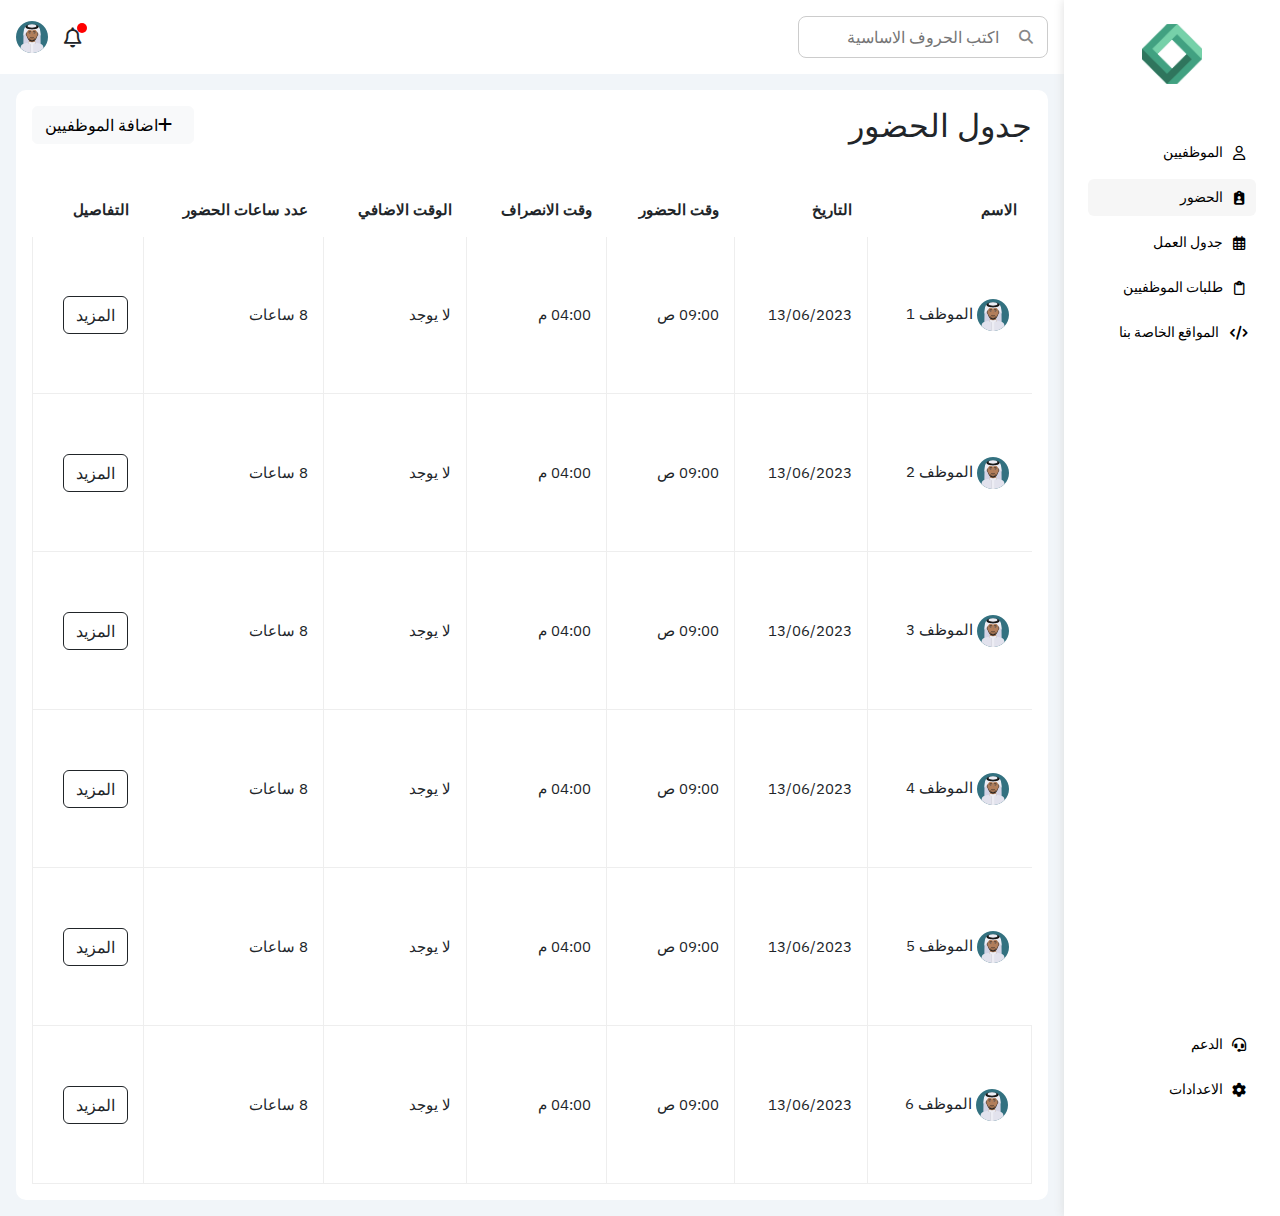
==== attendance.html @ 608809c3 "update" ====
<!DOCTYPE html>
<html lang="en" dir="rtl">

<head>
    <meta charset="UTF-8">
    <meta name="viewport" content="width=device-width, initial-scale=1.0">
    <link rel="shortcut icon" type="image/x-icon" href="images/logo.png">
    <title>داشبورد شركة الرخام</title>
    <!-- external file css -->
    <link rel="stylesheet" href="css/all.min.css">
    <link rel="stylesheet" href="css/bootstrap.min.css">
    <link rel="stylesheet" href="css/style.css">
    <link rel="stylesheet" href="css/arabic/style-ar.css">
    <!-- google fonts -->
    <link rel="preconnect" href="https://fonts.googleapis.com">
    <link rel="preconnect" href="https://fonts.gstatic.com" crossorigin>
    <link href="https://fonts.googleapis.com/css2?family=IBM+Plex+Sans:wght@300;400;500;600;700&display=swap"
        rel="stylesheet">
</head>

<body>
    <div class="page d-flex">
        <div class="sidebar bg-white p-4">
            <div class="images d-flex justify-content-center ">
                <img class="img-fluid mt-lg-0 mt-2" src="images/logo.png" alt="">
            </div>
            <ul class="p-0 sidebar-nav">
                <li>
                    <a class=" d-flex align-items-center text-black p-2 mb-2" href="index.html">
                        <i class="fa-regular fa-user fa-fw"></i>
                        <span class="me-2">الموظفيين</span>
                    </a>
                </li>
                <li>
                    <a class=" active d-flex align-items-center text-black p-2 mb-2" href="attendance.html">
                        <i class="fa-solid fa-clipboard-user fa-fw"></i>
                        <span class="me-2">الحضور</span>
                    </a>
                </li>
                <li>
                    <a class=" d-flex align-items-center text-black p-2 mb-2" href="shift-schedular.html">
                        <i class="fa-regular fa-calendar-days fa-fw"></i>
                        <span class="me-2">جدول العمل</span>
                    </a>
                </li>
                <li>
                    <a class=" d-flex align-items-center text-black p-2 mb-2" href="index.html">
                        <i class="fa-regular fa-clipboard fa-fw"></i>
                        <span class="me-2">طلبات الموظفيين</span>
                    </a>
                </li>
                <li>
                    <a class=" d-flex align-items-center text-black p-2 mb-2" href="index.html">
                        <i class="fa-solid fa-code fa-fw ms-sm-1"></i>
                        <span class="me-2">المواقع الخاصة بنا</span>
                    </a>
                </li>
            </ul>
            <ul class="p-0 sidebar-footer mb-5">
                <li>
                    <a class="d-flex align-items-center text-black p-2 mb-2" href="index.html">
                        <i class="fa-solid fa-headset fa-fw"></i>
                        <span class="me-2">الدعم</span>
                    </a>
                </li>

                <li>
                    <a class="d-flex align-items-center text-black p-2 mb-2" href="index.html">
                        <i class="fa-solid fa-gear fa-fw"></i>
                        <span class="me-2">الاعدادات</span>
                    </a>
                </li>
            </ul>
        </div>
        <div class="content w-100">
            <!-- start Head -->
            <div class="head bg-white p-3 d-flex justify-content-between align-items-center">
                <div class="search">
                    <i class="fa-solid fa-magnifying-glass"></i>
                    <input class="p-2 pe-5 rounded-3 ms-1" type="search" placeholder="اكتب الحروف الاساسية">                </div>
                <div class="icons d-flex align-items-center">
                    <span class="notification">
                        <i class="fa-regular fa-bell fa-lg"></i>
                    </span>
                    <img class="me-3" src="images/arab.png" alt="">
                </div>
            </div>
            <!-- end Head -->

            <!-- start employees table -->
            <div class="employees p-3 bg-white m-3">
                <div class="head-tabe d-flex align-items-center justify-content-between mb-4">
                    <h2 class="mt-0 mb-3">جدول الحضور</h2>
                    <button class="btn btn-light  d-flex align-items-center justify-content-center mb-3"><i class="fa-solid fa-plus me-2"></i><span>اضافة الموظفيين</span>  </button>
                </div>
                <div class="responsive-table">
                    <table class="w-100">
                        <thead>
                            <tr>
                                <td>الاسم</td>
                                <td>التاريخ</td>
                                <td>وقت الحضور</td>
                                <td>وقت الانصراف</td>
                                <td>الوقت الاضافي</td>
                                <td>عدد ساعات الحضور</td>
                                <td>التفاصيل</td>
                            </tr>
                        </thead>
                        <tbody>
                            <tr>
                                <td><img class="me-2" src="/images/arab.png" alt=""> الموظف 1</td>
                                <td>13/06/2023</td>
                                <td>09:00 ص</td>
                                <td>04:00 م</td>
                                <td >لا يوجد</td>
                                <td>8 ساعات</td>
                                <td><button class="btn btn-outline-dark">المزيد</button></td>
                            </tr>
                            <tr>
                                <td><img class="me-2" src="/images/arab.png" alt=""> الموظف 2</td>
                                <td>13/06/2023</td>
                                <td>09:00 ص</td>
                                <td>04:00 م</td>
                                <td >لا يوجد</td>
                                <td>8 ساعات</td>
                                <td><button class="btn btn-outline-dark">المزيد</button></td>
                            </tr>
                            <tr>
                                <td><img class="me-2" src="/images/arab.png" alt=""> الموظف 3</td>
                                <td>13/06/2023</td>
                                <td>09:00 ص</td>
                                <td>04:00 م</td>
                                <td >لا يوجد</td>
                                <td>8 ساعات</td>
                                <td><button class="btn btn-outline-dark">المزيد</button></td>
                            </tr>
                            <tr>
                                <td><img class="me-2" src="/images/arab.png" alt=""> الموظف 4</td>
                                <td>13/06/2023</td>
                                <td>09:00 ص</td>
                                <td>04:00 م</td>
                                <td >لا يوجد</td>
                                <td>8 ساعات</td>
                                <td><button class="btn btn-outline-dark">المزيد</button></td>
                            </tr>
                            <tr>
                                <td><img class="me-2" src="/images/arab.png" alt=""> الموظف 5</td>
                                <td>13/06/2023</td>
                                <td>09:00 ص</td>
                                <td>04:00 م</td>
                                <td >لا يوجد</td>
                                <td>8 ساعات</td>
                                <td><button class="btn btn-outline-dark">المزيد</button></td>
                            </tr>
                            <tr>
                                <td><img class="me-2" src="/images/arab.png" alt=""> الموظف 6</td>
                                <td>13/06/2023</td>
                                <td>09:00 ص</td>
                                <td>04:00 م</td>
                                <td >لا يوجد</td>
                                <td>8 ساعات</td>
                                <td><button class="btn btn-outline-dark">المزيد</button></td>
                            </tr>
                        </tbody>
                    </table>
                </div>
            </div>
            <!-- end employees table -->
        </div>


    </div>
    <!-- external file js -->
    <script src="js/bootstrap.bundle.min.js"></script>
    <script src="js/main.js"></script>
</body>

</html>
---- css/style.css ----
* {
  -webkit-box-sizing: border-box;
          box-sizing: border-box;
  list-style: none;
}

a {
  text-decoration: none;
}

body {
  margin: 0;
  font-family: "IBM Plex Sans", sans-serif;
}

.page {
  background-color: #f1f5f9;
  min-height: 100vh;
}

::-webkit-scrollbar {
  width: 10px;
}

::-webkit-scrollbar-track {
  background-color: white;
}

::-webkit-scrollbar-thumb {
  background-color: #49A887;
  border-radius: 10px;
}

.content {
  overflow: hidden;
}
.content .head .search {
  position: relative;
}
.content .head .search i {
  position: absolute;
  top: 50%;
  left: 15px;
  -webkit-transform: translateY(-50%);
          transform: translateY(-50%);
  color: #888;
  font-size: 14px;
}
.content .head .search input {
  border: 1px solid #ccc;
  width: 250px;
  -webkit-transition: width 0.3s;
  transition: width 0.3s;
}
.content .head .search input:focus {
  outline-color: #ddd;
  width: 550px;
}
.content .head .search input:focus::-webkit-input-placeholder {
  opacity: 0;
}
.content .head .search input:focus::-moz-placeholder {
  opacity: 0;
}
.content .head .search input:focus:-ms-input-placeholder {
  opacity: 0;
}
.content .head .search input:focus::-ms-input-placeholder {
  opacity: 0;
}
.content .head .search input:focus::placeholder {
  opacity: 0;
}
.content .head .icons .notification {
  position: relative;
}
.content .head .icons .notification::before {
  content: "";
  position: absolute;
  width: 10px;
  height: 10px;
  background-color: red;
  border-radius: 50%;
  right: -5px;
  top: -2px;
}
.content .head .icons img {
  width: 32px;
  height: 32px;
}
.content .employees {
  border-radius: 10px;
}
.content .employees .responsive-table {
  overflow-x: auto;
}
.content .employees .responsive-table table {
  font-size: 15px;
  min-height: 1000px;
  border-spacing: 0;
}
.content .employees .responsive-table table thead td {
  font-weight: bold;
}
.content .employees .responsive-table table td {
  padding: 15px;
}
.content .employees .responsive-table table tbody tr:last-child {
  border-right: 1px solid #eee;
  cursor: pointer;
}
.content .employees .responsive-table table tbody tr:hover td {
  background-color: #faf7f7;
}
.content .employees .responsive-table table tbody tr td {
  -webkit-transition: 0.3s;
  transition: 0.3s;
  border-bottom: 1px solid #eee;
  border-left: 1px solid #eee;
}
.content .employees .responsive-table table tbody tr td label {
  padding: 8px;
  background-color: green;
  color: white;
  border-radius: 6px;
}
.content .employees .responsive-table table tbody tr td i {
  cursor: pointer;
}

@media (max-width: 767px) {
  .content .head .search input {
    width: 165px !important;
  }
  .content .head .search input:focus {
    width: 200px !important;
  }
  .content .employees .head-tabe button {
    width: 100px !important;
    font-size: 12px !important;
    padding: 10px;
  }
  .content .employees .head-tabe button span {
    display: none;
  }
}
@media (max-width: 991px) {
  .content .head .search input {
    width: 165px;
  }
  .content .head .search input:focus {
    width: 400px;
  }
}
.sidebar {
  position: relative;
  width: 250px;
  -webkit-box-shadow: 0 0 10px #ddd;
          box-shadow: 0 0 10px #ddd;
}
.sidebar .images > img {
  width: 60px;
  margin-bottom: 50px;
}
.sidebar .sidebar-nav {
  height: 75%;
}
.sidebar ul > li {
  font-size: 14px;
}
.sidebar ul > li > .active {
  background-color: #f6f6f6;
  font-size: 14px;
  border-radius: 6px;
}
.sidebar ul > li a {
  -webkit-transition: 0.3s;
  transition: 0.3s;
}
.sidebar ul > li a:hover {
  background-color: #f6f6f6;
  border-radius: 6px;
}
.sidebar ul > li a span {
  font-size: 14px;
}

@media (max-width: 767px) {
  .sidebar {
    width: 65px !important;
    padding: 10px !important;
  }
  .sidebar .images > img {
    width: 40px !important;
    margin-bottom: 50px;
  }
  .sidebar ul a {
    -webkit-box-pack: center;
        -ms-flex-pack: center;
            justify-content: center;
  }
  .sidebar ul a span {
    display: none;
  }
}
@media (max-width: 991px) {
  .sidebar ul a span {
    font-size: 13px !important;
  }
}
---- css/arabic/style-ar.css ----
* {
  -webkit-box-sizing: border-box;
          box-sizing: border-box;
  list-style: none;
}

a {
  text-decoration: none;
}

body {
  margin: 0;
  font-family: "IBM Plex Sans", sans-serif;
}

.page {
  background-color: #f1f5f9;
  min-height: 100vh;
}

::-webkit-scrollbar {
  width: 10px;
}

::-webkit-scrollbar-track {
  background-color: white;
}

::-webkit-scrollbar-thumb {
  background-color: #49a887;
  border-radius: 10px;
}

.sidebar {
  position: relative;
  width: 250px;
  -webkit-box-shadow: 0 0 10px #ddd;
          box-shadow: 0 0 10px #ddd;
}
.sidebar .images > img {
  width: 60px;
  margin-bottom: 50px;
}
.sidebar .sidebar-nav {
  height: 75%;
}
.sidebar ul > li {
  font-size: 14px;
}
.sidebar ul > li > .active {
  background-color: #f6f6f6;
  font-size: 14px;
  border-radius: 6px;
}
.sidebar ul > li a {
  -webkit-transition: 0.3s;
  transition: 0.3s;
}
.sidebar ul > li a:hover {
  background-color: #f6f6f6;
  border-radius: 6px;
}
.sidebar ul > li a span {
  font-size: 14px;
}

@media (max-width: 767px) {
  .sidebar {
    width: 65px !important;
    padding: 10px !important;
  }
  .sidebar .images > img {
    width: 40px !important;
    margin-bottom: 50px;
  }
  .sidebar ul a {
    -webkit-box-pack: center;
        -ms-flex-pack: center;
            justify-content: center;
  }
  .sidebar ul a span {
    display: none !important;
  }
}
@media (max-width: 991px) {
  .sidebar ul a span {
    font-size: 13px !important;
  }
}
.content {
  overflow: hidden;
}
.content .head .search {
  position: relative;
}
.content .head .search i {
  position: absolute;
  top: 50%;
  right: 15px;
  -webkit-transform: translateY(-50%);
          transform: translateY(-50%);
  color: #888;
  font-size: 14px;
}
.content .head .search input {
  border: 1px solid #ccc;
  width: 250px;
  -webkit-transition: width 0.3s;
  transition: width 0.3s;
}
.content .head .search input:focus {
  outline-color: #ddd;
  width: 550px;
}
.content .head .search input:focus::-webkit-input-placeholder {
  opacity: 0;
}
.content .head .search input:focus::-moz-placeholder {
  opacity: 0;
}
.content .head .search input:focus:-ms-input-placeholder {
  opacity: 0;
}
.content .head .search input:focus::-ms-input-placeholder {
  opacity: 0;
}
.content .head .search input:focus::placeholder {
  opacity: 0;
}
.content .head .icons .notification {
  position: relative;
}
.content .head .icons .notification::before {
  content: "";
  position: absolute;
  width: 10px;
  height: 10px;
  background-color: red;
  border-radius: 50%;
  right: -5px;
  top: -2px;
}
.content .head .icons img {
  width: 32px;
  height: 32px;
}
.content .employees {
  border-radius: 10px;
}
.content .employees .responsive-table {
  overflow-x: auto;
}
.content .employees .responsive-table table {
  font-size: 15px;
  min-width: 1000px;
  border-spacing: 0;
}
.content .employees .responsive-table table thead td {
  font-weight: bold;
}
.content .employees .responsive-table table td {
  padding: 15px;
}
.content .employees .responsive-table table tbody tr:last-child {
  border-right: 1px solid #eee;
  cursor: pointer;
}
.content .employees .responsive-table table tbody tr:hover td {
  background-color: #faf7f7;
}
.content .employees .responsive-table table tbody tr td {
  -webkit-transition: 0.3s;
  transition: 0.3s;
  border-bottom: 1px solid #eee;
  border-left: 1px solid #eee;
}
.content .employees .responsive-table table tbody tr td label {
  padding: 8px;
  background-color: green;
  color: white;
  border-radius: 6px;
}
.content .employees .responsive-table table tbody tr td i {
  cursor: pointer;
}

@media (max-width: 767px) {
  .content .head .search input {
    width: 165px !important;
  }
  .content .head .search input:focus {
    width: 200px !important;
  }
  .content .employees .head-tabe button {
    width: 100px !important;
    font-size: 12px !important;
    padding: 10px;
  }
  .content .employees .head-tabe button span {
    display: none;
  }
}
@media (max-width: 991px) {
  .content .head .search input {
    width: 165px;
  }
  .content .head .search input:focus {
    width: 400px;
  }
}
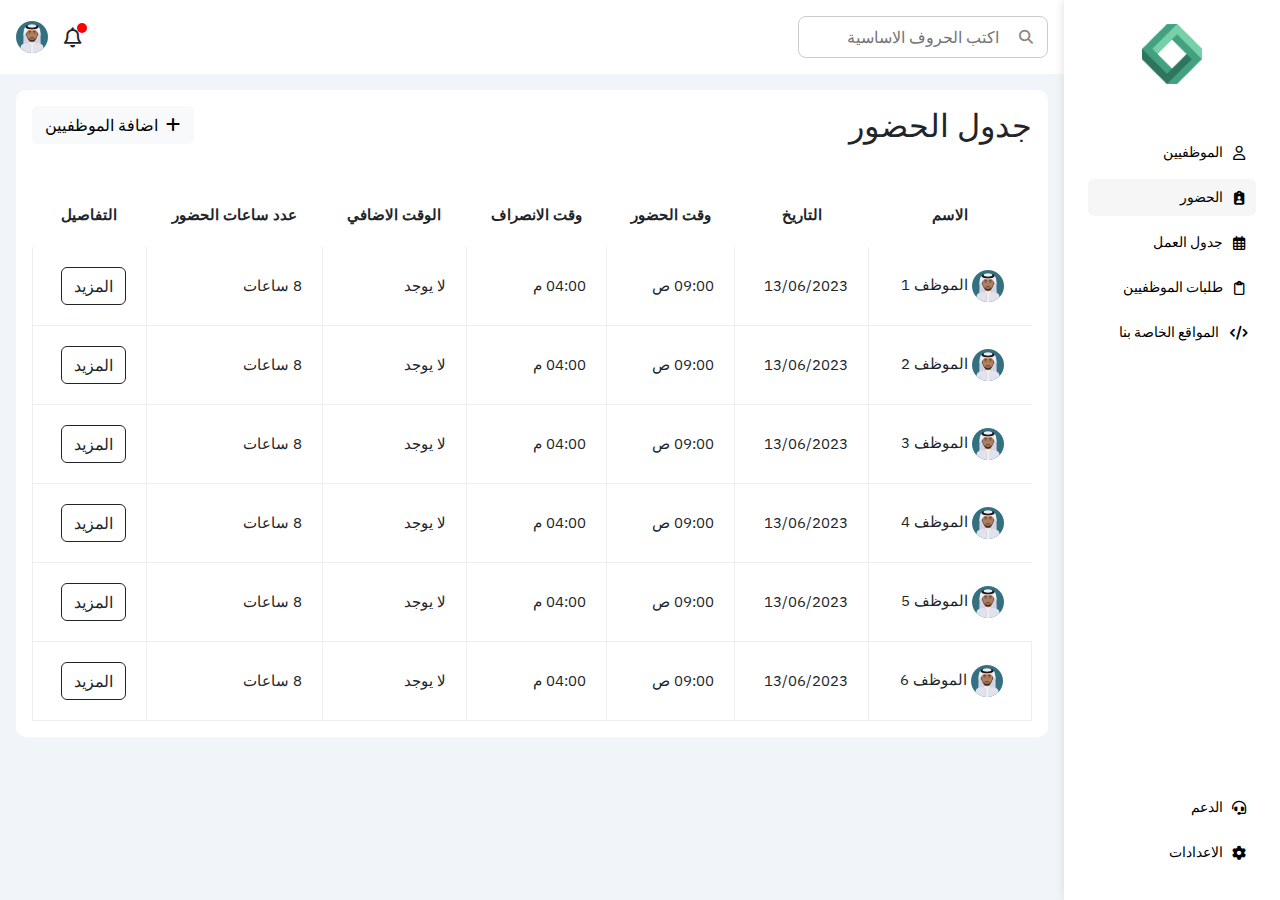
==== commit ad34c1b1: "update" ====
--- a/attendance.html
+++ b/attendance.html
@@ -91,7 +91,7 @@
             <div class="employees p-3 bg-white m-3">
                 <div class="head-tabe d-flex align-items-center justify-content-between mb-4">
                     <h2 class="mt-0 mb-3">جدول الحضور</h2>
-                    <button class="btn btn-light  d-flex align-items-center justify-content-center mb-3"><i class="fa-solid fa-plus me-2"></i><span>اضافة الموظفيين</span>  </button>
+                    <button class="btn btn-light  d-flex align-items-center justify-content-center mb-3"><i class="fa-solid fa-plus ms-lg-2 ms-md-2 ms-0"></i><span>اضافة الموظفيين</span>  </button>
                 </div>
                 <div class="responsive-table">
                     <table class="w-100">
--- a/css/style.css
+++ b/css/style.css
@@ -96,11 +96,12 @@
 }
 .content .employees .responsive-table table {
   font-size: 15px;
-  min-height: 1000px;
+  min-width: 1000px;
   border-spacing: 0;
 }
 .content .employees .responsive-table table thead td {
   font-weight: bold;
+  text-align: center;
 }
 .content .employees .responsive-table table td {
   padding: 15px;
@@ -124,9 +125,6 @@
   color: white;
   border-radius: 6px;
 }
-.content .employees .responsive-table table tbody tr td i {
-  cursor: pointer;
-}
 
 @media (max-width: 767px) {
   .content .head .search input {
@@ -136,9 +134,8 @@
     width: 200px !important;
   }
   .content .employees .head-tabe button {
-    width: 100px !important;
-    font-size: 12px !important;
-    padding: 10px;
+    width: 60px !important;
+    padding: 8px;
   }
   .content .employees .head-tabe button span {
     display: none;
--- a/css/arabic/style-ar.css
+++ b/css/arabic/style-ar.css
@@ -157,13 +157,13 @@
 }
 .content .employees .responsive-table table thead td {
   font-weight: bold;
+  text-align: center;
 }
 .content .employees .responsive-table table td {
-  padding: 15px;
+  padding: 20px;
 }
 .content .employees .responsive-table table tbody tr:last-child {
   border-right: 1px solid #eee;
-  cursor: pointer;
 }
 .content .employees .responsive-table table tbody tr:hover td {
   background-color: #faf7f7;
@@ -180,8 +180,17 @@
   color: white;
   border-radius: 6px;
 }
-.content .employees .responsive-table table tbody tr td i {
-  cursor: pointer;
+.content .employees .responsive-table table tbody tr td .shift {
+  width: 100%;
+  height: 100%;
+  padding: 15px;
+  background-color: #eee;
+  border-right: 6px solid #49a887;
+  color: black;
+}
+.content .employees .responsive-table table tbody tr td .close {
+  background-color: #eee;
+  border-right: 6px solid #d35630;
 }
 
 @media (max-width: 767px) {
@@ -192,9 +201,8 @@
     width: 200px !important;
   }
   .content .employees .head-tabe button {
-    width: 100px !important;
-    font-size: 12px !important;
-    padding: 10px;
+    width: 60px !important;
+    padding: 8px;
   }
   .content .employees .head-tabe button span {
     display: none;
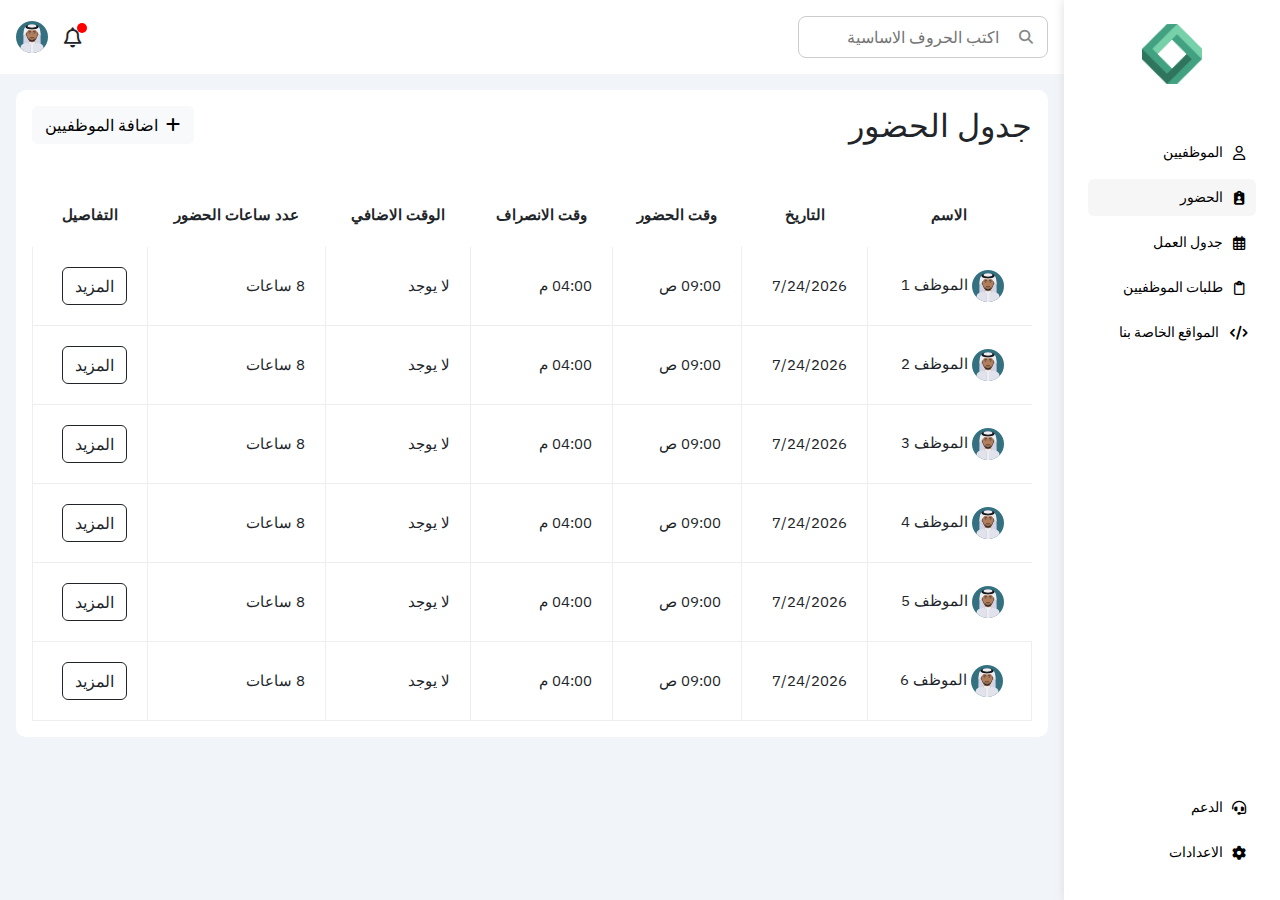
==== commit 57930eaa: "update" ====
--- a/attendance.html
+++ b/attendance.html
@@ -109,7 +109,7 @@
                         <tbody>
                             <tr>
                                 <td><img class="me-2" src="/images/arab.png" alt=""> الموظف 1</td>
-                                <td>13/06/2023</td>
+                                <td class="date"></td>
                                 <td>09:00 ص</td>
                                 <td>04:00 م</td>
                                 <td >لا يوجد</td>
@@ -118,7 +118,7 @@
                             </tr>
                             <tr>
                                 <td><img class="me-2" src="/images/arab.png" alt=""> الموظف 2</td>
-                                <td>13/06/2023</td>
+                                <td class="date"></td>
                                 <td>09:00 ص</td>
                                 <td>04:00 م</td>
                                 <td >لا يوجد</td>
@@ -127,7 +127,7 @@
                             </tr>
                             <tr>
                                 <td><img class="me-2" src="/images/arab.png" alt=""> الموظف 3</td>
-                                <td>13/06/2023</td>
+                                <td class="date"></td>
                                 <td>09:00 ص</td>
                                 <td>04:00 م</td>
                                 <td >لا يوجد</td>
@@ -136,7 +136,7 @@
                             </tr>
                             <tr>
                                 <td><img class="me-2" src="/images/arab.png" alt=""> الموظف 4</td>
-                                <td>13/06/2023</td>
+                                <td class="date"></td>
                                 <td>09:00 ص</td>
                                 <td>04:00 م</td>
                                 <td >لا يوجد</td>
@@ -145,7 +145,7 @@
                             </tr>
                             <tr>
                                 <td><img class="me-2" src="/images/arab.png" alt=""> الموظف 5</td>
-                                <td>13/06/2023</td>
+                                <td class="date"></td>
                                 <td>09:00 ص</td>
                                 <td>04:00 م</td>
                                 <td >لا يوجد</td>
@@ -154,7 +154,7 @@
                             </tr>
                             <tr>
                                 <td><img class="me-2" src="/images/arab.png" alt=""> الموظف 6</td>
-                                <td>13/06/2023</td>
+                                <td class="date"></td>
                                 <td>09:00 ص</td>
                                 <td>04:00 م</td>
                                 <td >لا يوجد</td>
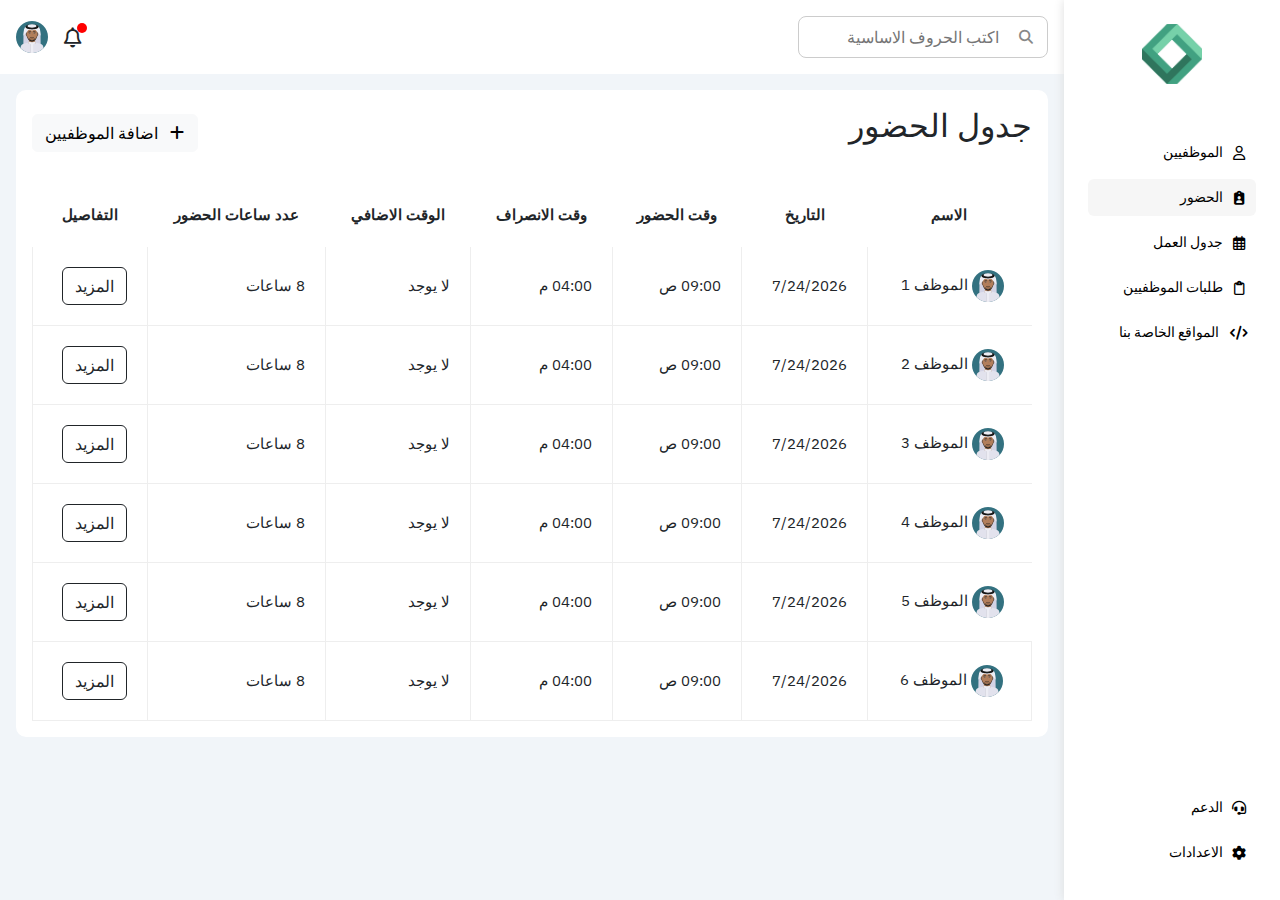
==== commit fa4233c1: "update" ====
--- a/attendance.html
+++ b/attendance.html
@@ -91,7 +91,31 @@
             <div class="employees p-3 bg-white m-3">
                 <div class="head-tabe d-flex align-items-center justify-content-between mb-4">
                     <h2 class="mt-0 mb-3">جدول الحضور</h2>
-                    <button class="btn btn-light  d-flex align-items-center justify-content-center mb-3"><i class="fa-solid fa-plus ms-lg-2 ms-md-2 ms-0"></i><span>اضافة الموظفيين</span>  </button>
+                   <!-- Button trigger modal -->
+                   <button type="button" class="btn btn-light" data-bs-toggle="modal"
+                   data-bs-target="#exampleModal">
+                   <i class="fa-solid fa-plus ms-lg-2 ms-md-2 ms-0"></i> اضافة الموظفيين
+               </button>
+               <!-- Modal -->
+               <div class="modal fade" id="exampleModal" tabindex="-1" aria-labelledby="exampleModalLabel"
+                   aria-hidden="true">
+                   <div class="modal-dialog">
+                       <div class="modal-content">
+                           <div class="modal-header">
+                               <h1 class="modal-title fs-5" id="exampleModalLabel"></h1>
+                               <button type="button" class="btn-close ms-0" data-bs-dismiss="modal"
+                                   aria-label="Close"></button>
+                           </div>
+                           <div class="modal-body d-flex align-items-center flex-wrap">
+                           </div>
+                           <div class="modal-footer">
+                               <button type="button" class="btn btn-secondary"
+                                   data-bs-dismiss="modal">اغلاق</button>
+                               <button type="button" class="btn btn-outline-dark">حفظ</button>
+                           </div>
+                       </div>
+                   </div>
+               </div>
                 </div>
                 <div class="responsive-table">
                     <table class="w-100">
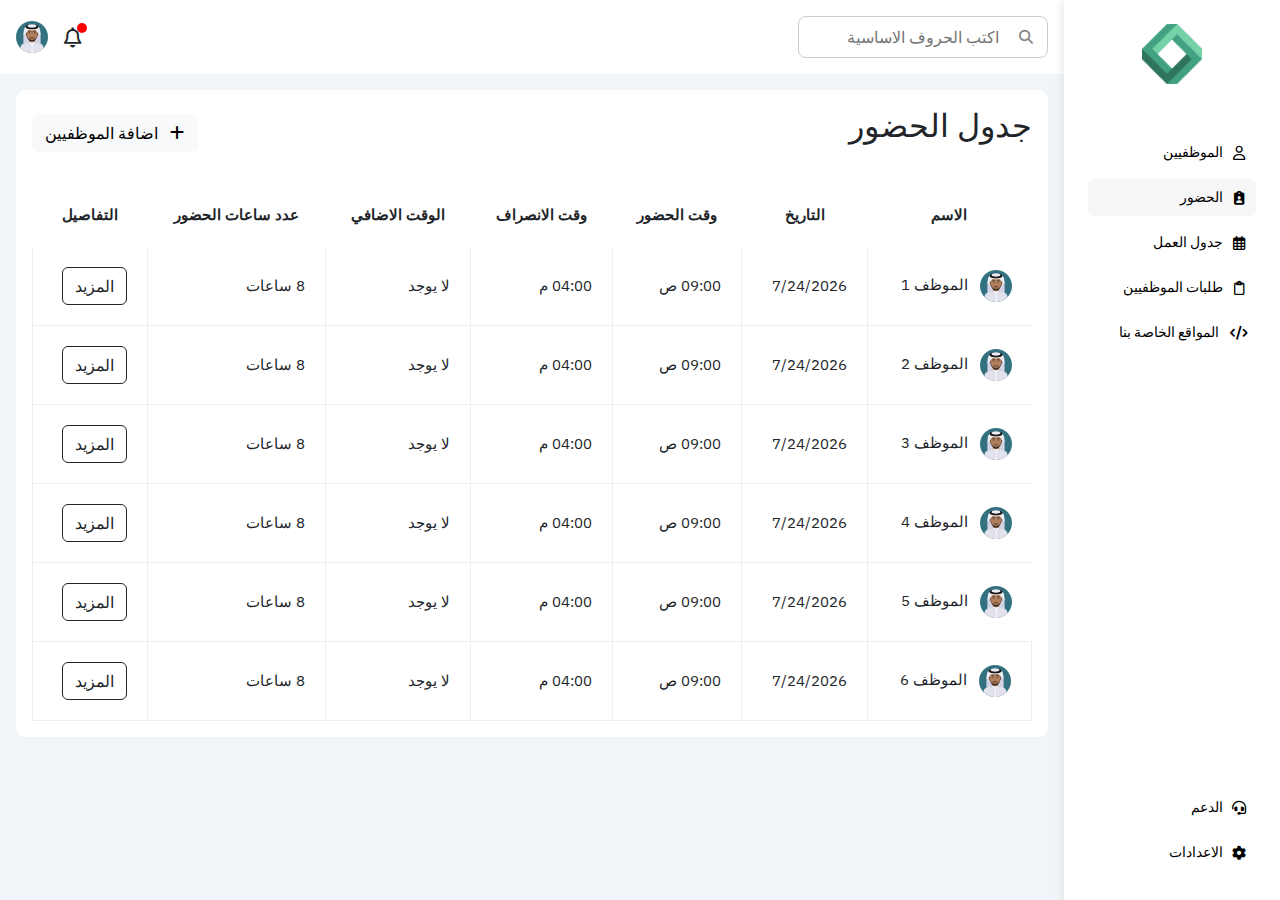
==== commit 7343f745: "new project" ====
--- a/attendance.html
+++ b/attendance.html
@@ -132,52 +132,52 @@
                         </thead>
                         <tbody>
                             <tr>
-                                <td><img class="me-2" src="/images/arab.png" alt=""> الموظف 1</td>
-                                <td class="date"></td>
-                                <td>09:00 ص</td>
-                                <td>04:00 م</td>
-                                <td >لا يوجد</td>
-                                <td>8 ساعات</td>
-                                <td><button class="btn btn-outline-dark">المزيد</button></td>
-                            </tr>
-                            <tr>
-                                <td><img class="me-2" src="/images/arab.png" alt=""> الموظف 2</td>
-                                <td class="date"></td>
-                                <td>09:00 ص</td>
-                                <td>04:00 م</td>
-                                <td >لا يوجد</td>
-                                <td>8 ساعات</td>
-                                <td><button class="btn btn-outline-dark">المزيد</button></td>
-                            </tr>
-                            <tr>
-                                <td><img class="me-2" src="/images/arab.png" alt=""> الموظف 3</td>
-                                <td class="date"></td>
-                                <td>09:00 ص</td>
-                                <td>04:00 م</td>
-                                <td >لا يوجد</td>
-                                <td>8 ساعات</td>
-                                <td><button class="btn btn-outline-dark">المزيد</button></td>
-                            </tr>
-                            <tr>
-                                <td><img class="me-2" src="/images/arab.png" alt=""> الموظف 4</td>
-                                <td class="date"></td>
-                                <td>09:00 ص</td>
-                                <td>04:00 م</td>
-                                <td >لا يوجد</td>
-                                <td>8 ساعات</td>
-                                <td><button class="btn btn-outline-dark">المزيد</button></td>
-                            </tr>
-                            <tr>
-                                <td><img class="me-2" src="/images/arab.png" alt=""> الموظف 5</td>
-                                <td class="date"></td>
-                                <td>09:00 ص</td>
-                                <td>04:00 م</td>
-                                <td >لا يوجد</td>
-                                <td>8 ساعات</td>
-                                <td><button class="btn btn-outline-dark">المزيد</button></td>
-                            </tr>
-                            <tr>
-                                <td><img class="me-2" src="/images/arab.png" alt=""> الموظف 6</td>
+                                <td><img class="ms-2" src="images/arab.png" alt=""> الموظف 1</td>
+                                <td class="date"></td>
+                                <td>09:00 ص</td>
+                                <td>04:00 م</td>
+                                <td >لا يوجد</td>
+                                <td>8 ساعات</td>
+                                <td><button class="btn btn-outline-dark">المزيد</button></td>
+                            </tr>
+                            <tr>
+                                <td><img class="ms-2" src="images/arab.png" alt=""> الموظف 2</td>
+                                <td class="date"></td>
+                                <td>09:00 ص</td>
+                                <td>04:00 م</td>
+                                <td >لا يوجد</td>
+                                <td>8 ساعات</td>
+                                <td><button class="btn btn-outline-dark">المزيد</button></td>
+                            </tr>
+                            <tr>
+                                <td><img class="ms-2" src="images/arab.png" alt=""> الموظف 3</td>
+                                <td class="date"></td>
+                                <td>09:00 ص</td>
+                                <td>04:00 م</td>
+                                <td >لا يوجد</td>
+                                <td>8 ساعات</td>
+                                <td><button class="btn btn-outline-dark">المزيد</button></td>
+                            </tr>
+                            <tr>
+                                <td><img class="ms-2" src="images/arab.png" alt=""> الموظف 4</td>
+                                <td class="date"></td>
+                                <td>09:00 ص</td>
+                                <td>04:00 م</td>
+                                <td >لا يوجد</td>
+                                <td>8 ساعات</td>
+                                <td><button class="btn btn-outline-dark">المزيد</button></td>
+                            </tr>
+                            <tr>
+                                <td><img class="ms-2" src="images/arab.png" alt=""> الموظف 5</td>
+                                <td class="date"></td>
+                                <td>09:00 ص</td>
+                                <td>04:00 م</td>
+                                <td >لا يوجد</td>
+                                <td>8 ساعات</td>
+                                <td><button class="btn btn-outline-dark">المزيد</button></td>
+                            </tr>
+                            <tr>
+                                <td><img class="ms-2" src="images/arab.png" alt=""> الموظف 6</td>
                                 <td class="date"></td>
                                 <td>09:00 ص</td>
                                 <td>04:00 م</td>
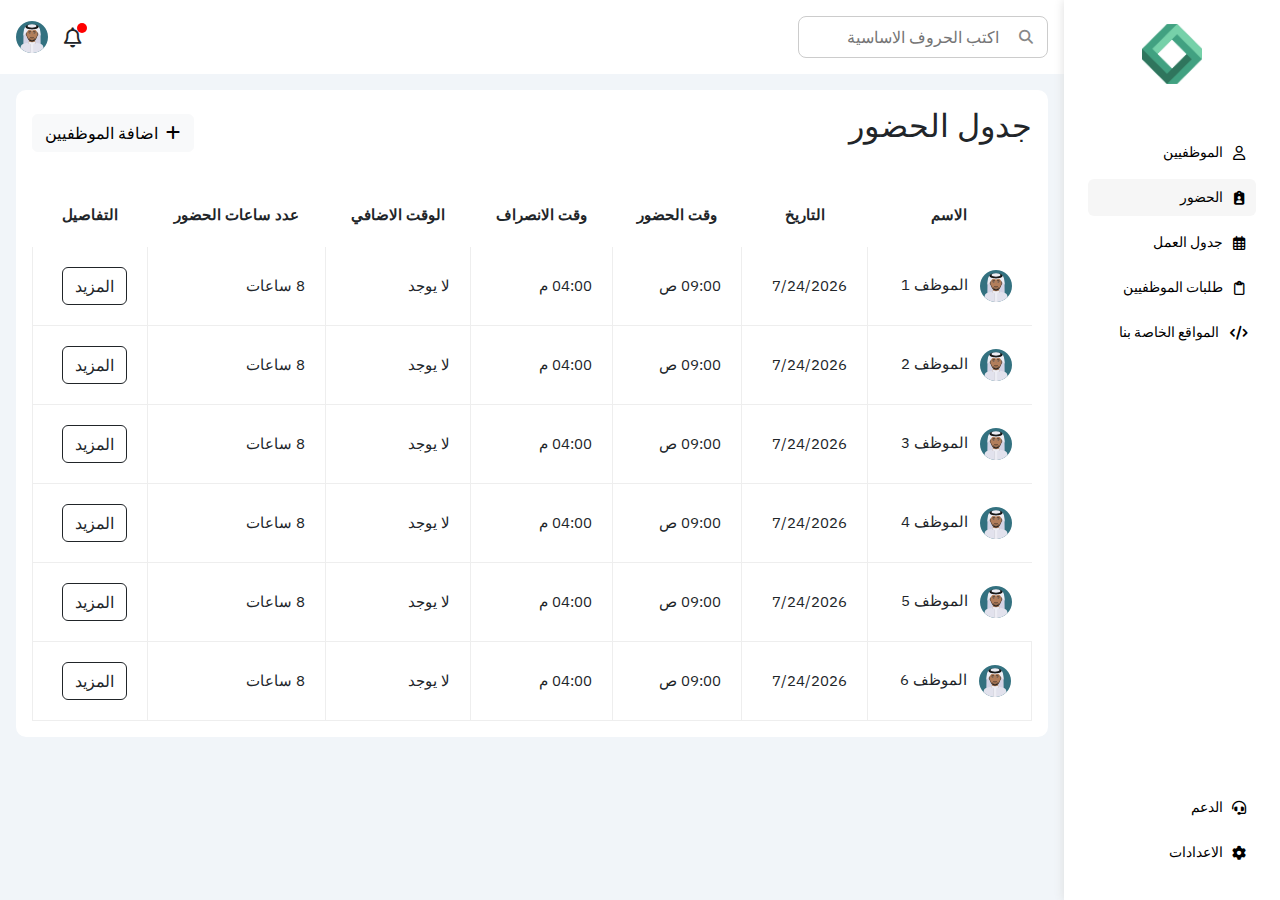
==== commit cdb0d3cf: "update" ====
--- a/attendance.html
+++ b/attendance.html
@@ -94,7 +94,7 @@
                    <!-- Button trigger modal -->
                    <button type="button" class="btn btn-light" data-bs-toggle="modal"
                    data-bs-target="#exampleModal">
-                   <i class="fa-solid fa-plus ms-lg-2 ms-md-2 ms-0"></i> اضافة الموظفيين
+                   <i class="fa-solid fa-plus ms-lg-2 ms-md-2 ms-0"></i><span>اضافة الموظفيين</span> 
                </button>
                <!-- Modal -->
                <div class="modal fade" id="exampleModal" tabindex="-1" aria-labelledby="exampleModalLabel"
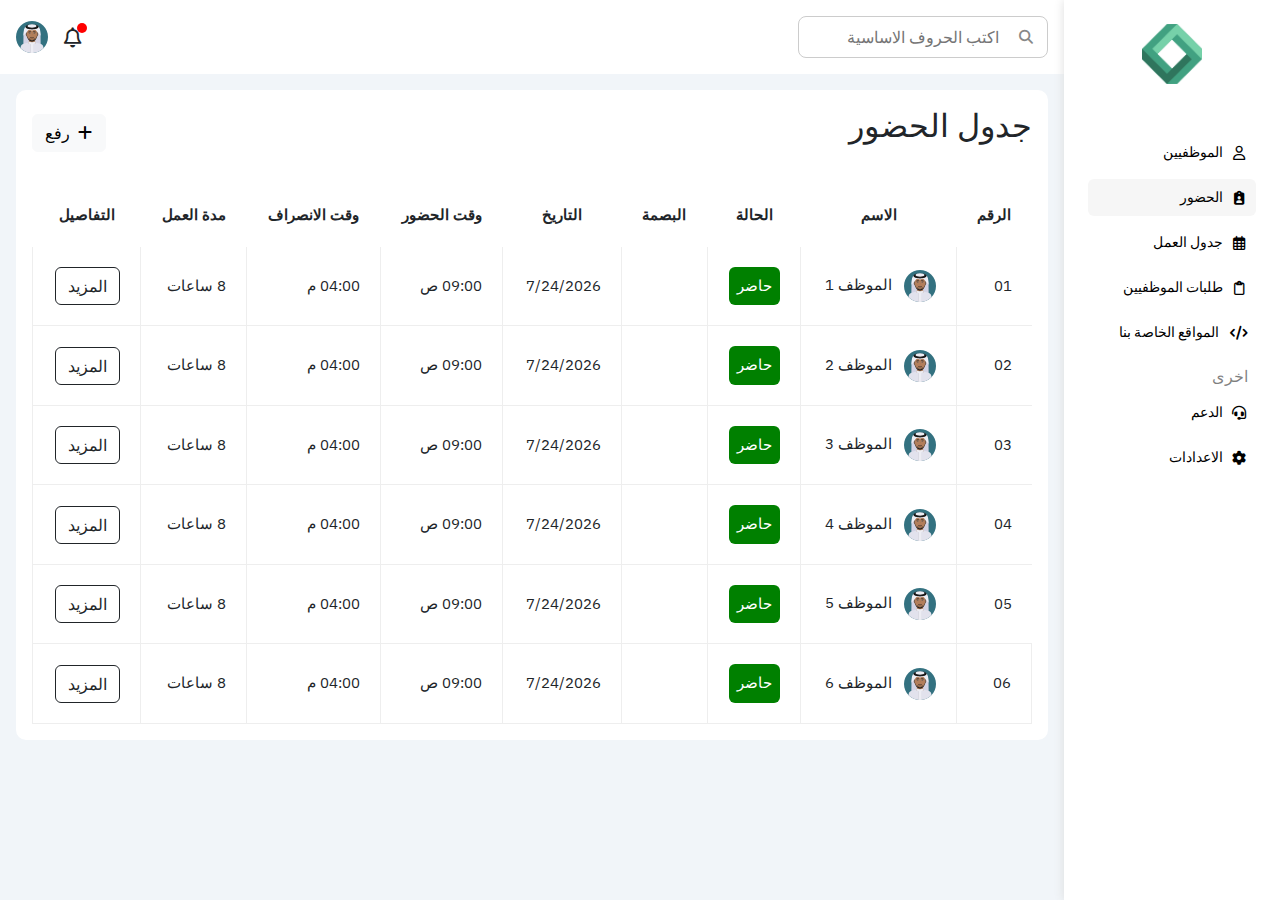
==== commit a089e18d: "update" ====
--- a/attendance.html
+++ b/attendance.html
@@ -55,22 +55,24 @@
                         <span class="me-2">المواقع الخاصة بنا</span>
                     </a>
                 </li>
+                <ul class="p-0 sidebar-footer mb-5">
+                    <h6 class="me-2 text-black-50 mt-3">اخرى</h6>
+                    <li>
+                        <a class="d-flex align-items-center text-black p-2 mb-2" href="index.html">
+                            <i class="fa-solid fa-headset fa-fw"></i>
+                            <span class="me-2">الدعم</span>
+                        </a>
+                    </li>
+    
+                    <li>
+                        <a class="d-flex align-items-center text-black p-2 mb-2" href="index.html">
+                            <i class="fa-solid fa-gear fa-fw"></i>
+                            <span class="me-2">الاعدادات</span>
+                        </a>
+                    </li>
+                </ul>
             </ul>
-            <ul class="p-0 sidebar-footer mb-5">
-                <li>
-                    <a class="d-flex align-items-center text-black p-2 mb-2" href="index.html">
-                        <i class="fa-solid fa-headset fa-fw"></i>
-                        <span class="me-2">الدعم</span>
-                    </a>
-                </li>
-
-                <li>
-                    <a class="d-flex align-items-center text-black p-2 mb-2" href="index.html">
-                        <i class="fa-solid fa-gear fa-fw"></i>
-                        <span class="me-2">الاعدادات</span>
-                    </a>
-                </li>
-            </ul>
+  
         </div>
         <div class="content w-100">
             <!-- start Head -->
@@ -94,7 +96,7 @@
                    <!-- Button trigger modal -->
                    <button type="button" class="btn btn-light" data-bs-toggle="modal"
                    data-bs-target="#exampleModal">
-                   <i class="fa-solid fa-plus ms-lg-2 ms-md-2 ms-0"></i><span>اضافة الموظفيين</span> 
+                   <i class="fa-solid fa-plus ms-lg-2 ms-md-2 ms-0"></i><span>رفع</span> 
                </button>
                <!-- Modal -->
                <div class="modal fade" id="exampleModal" tabindex="-1" aria-labelledby="exampleModalLabel"
@@ -121,67 +123,81 @@
                     <table class="w-100">
                         <thead>
                             <tr>
+                                <td>الرقم</td>
                                 <td>الاسم</td>
+                                <td>الحالة</td>
+                                <td>البصمة</td>
                                 <td>التاريخ</td>
                                 <td>وقت الحضور</td>
                                 <td>وقت الانصراف</td>
-                                <td>الوقت الاضافي</td>
-                                <td>عدد ساعات الحضور</td>
+                                <td>مدة العمل</td>
                                 <td>التفاصيل</td>
                             </tr>
                         </thead>
                         <tbody>
                             <tr>
+                                <td>01</td>
                                 <td><img class="ms-2" src="images/arab.png" alt=""> الموظف 1</td>
-                                <td class="date"></td>
-                                <td>09:00 ص</td>
-                                <td>04:00 م</td>
-                                <td >لا يوجد</td>
-                                <td>8 ساعات</td>
-                                <td><button class="btn btn-outline-dark">المزيد</button></td>
-                            </tr>
-                            <tr>
+                                <td><label for="">حاضر</label></td>
+                                <td></td>
+                                <td class="date"></td>
+                                <td>09:00 ص</td>
+                                <td>04:00 م</td>
+                                <td>8 ساعات</td>
+                                <td><button class="btn btn-outline-dark">المزيد</button></td>
+                            </tr>
+                            <tr>
+                                <td>02</td>
                                 <td><img class="ms-2" src="images/arab.png" alt=""> الموظف 2</td>
-                                <td class="date"></td>
-                                <td>09:00 ص</td>
-                                <td>04:00 م</td>
-                                <td >لا يوجد</td>
-                                <td>8 ساعات</td>
-                                <td><button class="btn btn-outline-dark">المزيد</button></td>
-                            </tr>
-                            <tr>
+                                <td><label for="">حاضر</label></td>
+                                <td></td>
+                                <td class="date"></td>
+                                <td>09:00 ص</td>
+                                <td>04:00 م</td>
+                                <td>8 ساعات</td>
+                                <td><button class="btn btn-outline-dark">المزيد</button></td>
+                            </tr>
+                            <tr>
+                                <td>03</td>
                                 <td><img class="ms-2" src="images/arab.png" alt=""> الموظف 3</td>
-                                <td class="date"></td>
-                                <td>09:00 ص</td>
-                                <td>04:00 م</td>
-                                <td >لا يوجد</td>
-                                <td>8 ساعات</td>
-                                <td><button class="btn btn-outline-dark">المزيد</button></td>
-                            </tr>
-                            <tr>
+                                <td><label for="">حاضر</label></td>
+                                <td></td>
+                                <td class="date"></td>
+                                <td>09:00 ص</td>
+                                <td>04:00 م</td>
+                                <td>8 ساعات</td>
+                                <td><button class="btn btn-outline-dark">المزيد</button></td>
+                            </tr>
+                            <tr>
+                                <td>04</td>
                                 <td><img class="ms-2" src="images/arab.png" alt=""> الموظف 4</td>
-                                <td class="date"></td>
-                                <td>09:00 ص</td>
-                                <td>04:00 م</td>
-                                <td >لا يوجد</td>
-                                <td>8 ساعات</td>
-                                <td><button class="btn btn-outline-dark">المزيد</button></td>
-                            </tr>
-                            <tr>
+                                <td><label for="">حاضر</label></td>
+                                <td></td>
+                                <td class="date"></td>
+                                <td>09:00 ص</td>
+                                <td>04:00 م</td>
+                                <td>8 ساعات</td>
+                                <td><button class="btn btn-outline-dark">المزيد</button></td>
+                            </tr>
+                            <tr>
+                                <td>05</td>
                                 <td><img class="ms-2" src="images/arab.png" alt=""> الموظف 5</td>
-                                <td class="date"></td>
-                                <td>09:00 ص</td>
-                                <td>04:00 م</td>
-                                <td >لا يوجد</td>
-                                <td>8 ساعات</td>
-                                <td><button class="btn btn-outline-dark">المزيد</button></td>
-                            </tr>
-                            <tr>
+                                <td><label for="">حاضر</label></td>
+                                <td></td>
+                                <td class="date"></td>
+                                <td>09:00 ص</td>
+                                <td>04:00 م</td>
+                                <td>8 ساعات</td>
+                                <td><button class="btn btn-outline-dark">المزيد</button></td>
+                            </tr>
+                            <tr>
+                                <td>06</td>
                                 <td><img class="ms-2" src="images/arab.png" alt=""> الموظف 6</td>
-                                <td class="date"></td>
-                                <td>09:00 ص</td>
-                                <td>04:00 م</td>
-                                <td >لا يوجد</td>
+                                <td><label for="">حاضر</label></td>
+                                <td></td>
+                                <td class="date"></td>
+                                <td>09:00 ص</td>
+                                <td>04:00 م</td>
                                 <td>8 ساعات</td>
                                 <td><button class="btn btn-outline-dark">المزيد</button></td>
                             </tr>
